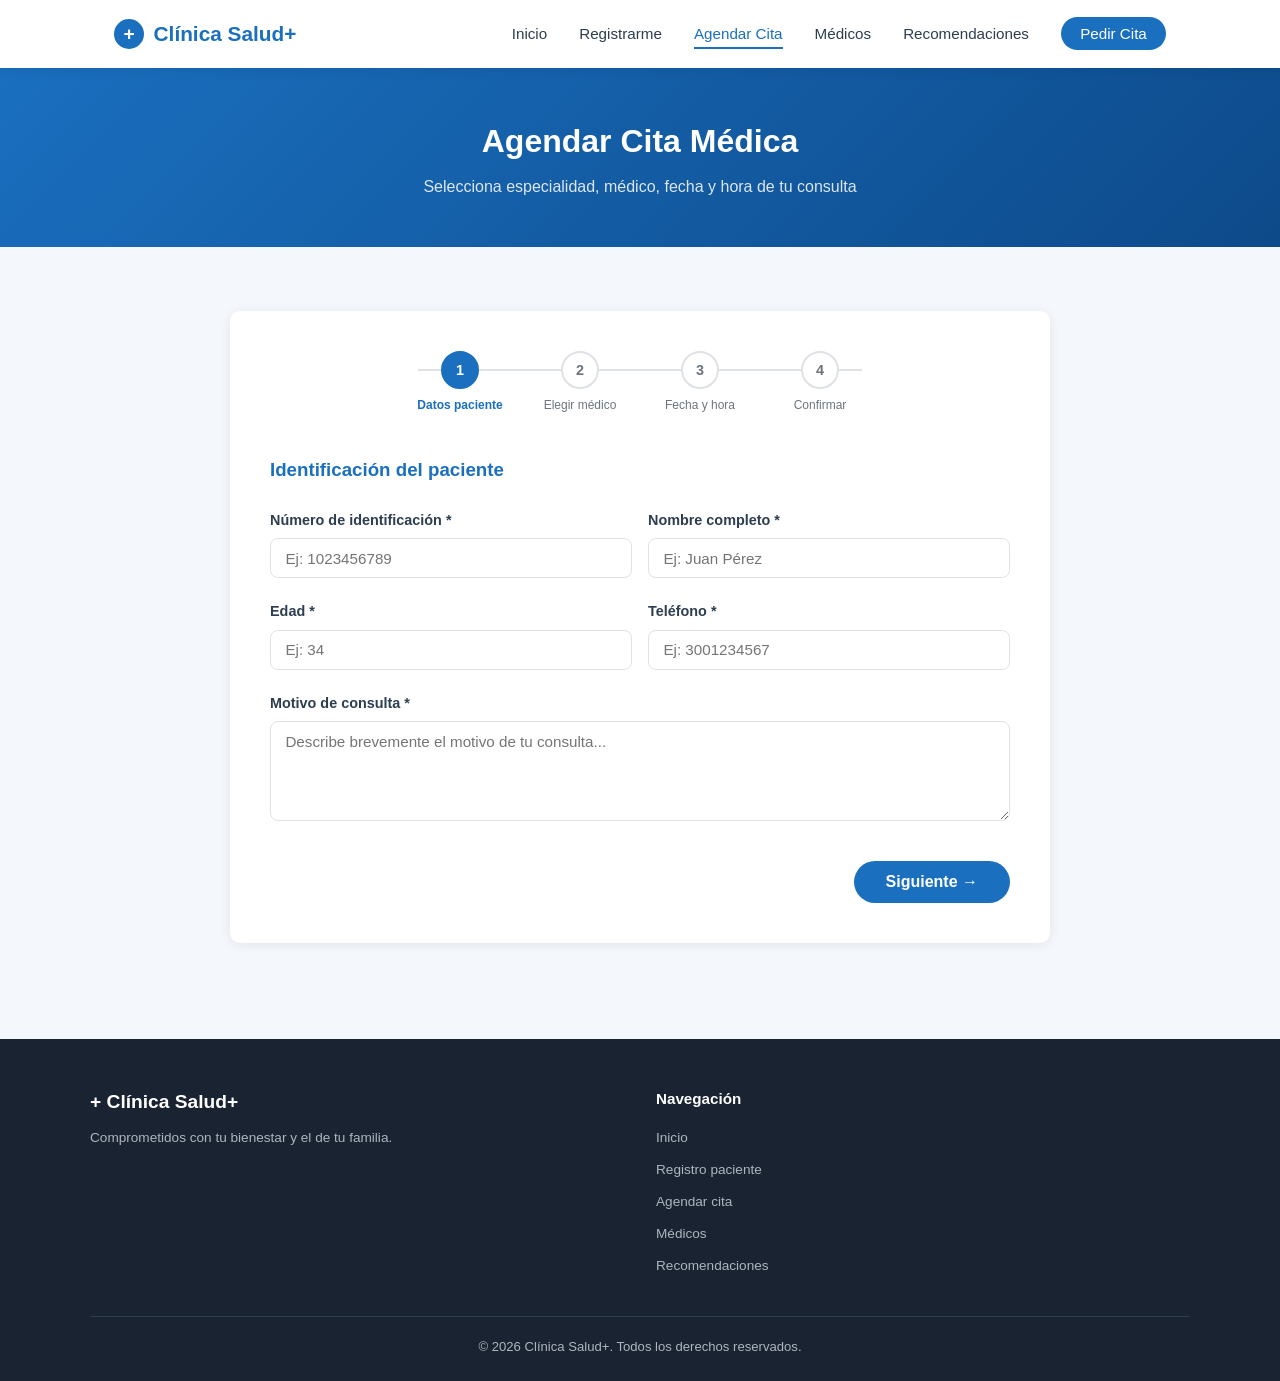
==== citas.html @ 1470fbc6 "Creacion de front" ====
<!DOCTYPE html>
<html lang="es">
<head>
  <meta charset="UTF-8" />
  <meta name="viewport" content="width=device-width, initial-scale=1.0" />
  <title>Clínica Salud+ | Agendar Cita</title>
  <link rel="stylesheet" href="css/styles.css" />
  <style>
    .step-indicator {
      display: flex;
      justify-content: center;
      gap: 0;
      margin-bottom: 2.5rem;
      position: relative;
    }
    .step-indicator::before {
      content: '';
      position: absolute;
      top: 18px;
      left: 50%;
      transform: translateX(-50%);
      width: 60%;
      height: 2px;
      background: var(--border);
      z-index: 0;
    }
    .step {
      display: flex;
      flex-direction: column;
      align-items: center;
      gap: 0.4rem;
      width: 120px;
      position: relative;
      z-index: 1;
    }
    .step-circle {
      width: 38px;
      height: 38px;
      border-radius: 50%;
      border: 2px solid var(--border);
      background: white;
      display: flex;
      align-items: center;
      justify-content: center;
      font-weight: 700;
      font-size: 0.9rem;
      color: var(--text-light);
      transition: all 0.3s;
    }
    .step.active .step-circle {
      background: var(--primary);
      border-color: var(--primary);
      color: white;
    }
    .step.done .step-circle {
      background: var(--secondary);
      border-color: var(--secondary);
      color: white;
    }
    .step-label {
      font-size: 0.75rem;
      color: var(--text-light);
      text-align: center;
    }
    .step.active .step-label { color: var(--primary); font-weight: 600; }

    /* Paneles de pasos */
    .step-panel { display: none; }
    .step-panel.active { display: block; }

    /* Tarjetas de médicos seleccionables */
    .medico-seleccionable {
      display: grid;
      grid-template-columns: repeat(auto-fill, minmax(200px, 1fr));
      gap: 1rem;
      margin-top: 1rem;
    }
    .medico-item {
      background: var(--white);
      border: 2px solid var(--border);
      border-radius: var(--radius);
      padding: 1.2rem;
      text-align: center;
      cursor: pointer;
      transition: all 0.2s;
    }
    .medico-item:hover { border-color: var(--primary); }
    .medico-item.selected {
      border-color: var(--primary);
      background: var(--accent);
    }
    .medico-item .icon { font-size: 2rem; margin-bottom: 0.4rem; }
    .medico-item h4 { font-size: 0.9rem; color: var(--text); margin-bottom: 0.2rem; }
    .medico-item p { font-size: 0.78rem; color: var(--text-light); }
    .medico-item .disp {
      display: inline-block;
      margin-top: 0.4rem;
      font-size: 0.72rem;
      font-weight: 700;
      padding: 0.15rem 0.5rem;
      border-radius: 10px;
      background: #d4edda;
      color: #155724;
    }

    .nav-buttons {
      display: flex;
      justify-content: space-between;
      margin-top: 2rem;
      gap: 1rem;
    }
    .nav-buttons .btn { min-width: 130px; }
  </style>
</head>
<body>

  <!-- NAVBAR -->
  <nav class="navbar">
    <div class="nav-container">
      <a href="index.html" class="nav-logo">
        <span class="plus">+</span> Clínica Salud+
      </a>
      <ul class="nav-links">
        <li><a href="index.html">Inicio</a></li>
        <li><a href="registro-paciente.html">Registrarme</a></li>
        <li><a href="citas.html" class="active">Agendar Cita</a></li>
        <li><a href="medicos.html">Médicos</a></li>
        <li><a href="recomendaciones.html">Recomendaciones</a></li>
        <li><a href="citas.html" class="nav-cta">Pedir Cita</a></li>
      </ul>
      <button class="hamburger" aria-label="Menú">
        <span></span><span></span><span></span>
      </button>
    </div>
  </nav>

  <!-- PAGE HEADER -->
  <div class="page-header">
    <h1>Agendar Cita Médica</h1>
    <p>Selecciona especialidad, médico, fecha y hora de tu consulta</p>
  </div>

  <!-- FORMULARIO POR PASOS -->
  <section class="section">
    <div class="form-container" style="max-width:820px;">

      <!-- Indicador de pasos -->
      <div class="step-indicator">
        <div class="step active" id="step-ind-1">
          <div class="step-circle">1</div>
          <span class="step-label">Datos paciente</span>
        </div>
        <div class="step" id="step-ind-2">
          <div class="step-circle">2</div>
          <span class="step-label">Elegir médico</span>
        </div>
        <div class="step" id="step-ind-3">
          <div class="step-circle">3</div>
          <span class="step-label">Fecha y hora</span>
        </div>
        <div class="step" id="step-ind-4">
          <div class="step-circle">4</div>
          <span class="step-label">Confirmar</span>
        </div>
      </div>

      <!-- PASO 1: Datos del paciente -->
      <div class="step-panel active" id="panel-1">
        <h3 style="color:var(--primary); margin-bottom:1.5rem;">Identificación del paciente</h3>
        <div class="form-row">
          <div class="form-group">
            <label for="p-identificacion">Número de identificación *</label>
            <input type="text" id="p-identificacion" placeholder="Ej: 1023456789" maxlength="15" />
            <span class="error-msg" id="err-p-identificacion"></span>
          </div>
          <div class="form-group">
            <label for="p-nombre">Nombre completo *</label>
            <input type="text" id="p-nombre" placeholder="Ej: Juan Pérez" />
            <span class="error-msg" id="err-p-nombre"></span>
          </div>
        </div>
        <div class="form-row">
          <div class="form-group">
            <label for="p-edad">Edad *</label>
            <input type="number" id="p-edad" placeholder="Ej: 34" min="0" max="120" />
            <span class="error-msg" id="err-p-edad"></span>
          </div>
          <div class="form-group">
            <label for="p-telefono">Teléfono *</label>
            <input type="tel" id="p-telefono" placeholder="Ej: 3001234567" maxlength="10" />
            <span class="error-msg" id="err-p-telefono"></span>
          </div>
        </div>
        <div class="form-group">
          <label for="p-motivo">Motivo de consulta *</label>
          <textarea id="p-motivo" placeholder="Describe brevemente el motivo de tu consulta..."></textarea>
          <span class="error-msg" id="err-p-motivo"></span>
        </div>
        <div class="nav-buttons" style="justify-content:flex-end;">
          <button class="btn btn-primary" onclick="irPaso(2)">Siguiente →</button>
        </div>
      </div>

      <!-- PASO 2: Elegir médico -->
      <div class="step-panel" id="panel-2">
        <h3 style="color:var(--primary); margin-bottom:0.5rem;">Médicos disponibles</h3>
        <p style="color:var(--text-light); font-size:0.9rem; margin-bottom:1rem;">Filtra por especialidad y selecciona el médico de tu preferencia.</p>

        <div class="form-group">
          <label for="especialidad-filtro">Filtrar por especialidad</label>
          <select id="especialidad-filtro">
            <option value="todos">-- Todas las especialidades --</option>
            <option value="medicina-general">Medicina General</option>
            <option value="pediatria">Pediatría</option>
            <option value="odontologia">Odontología</option>
            <option value="cardiologia">Cardiología</option>
            <option value="ginecologia">Ginecología</option>
            <option value="traumatologia">Traumatología</option>
          </select>
        </div>

        <div class="medico-seleccionable" id="medicoGrid">
          <div class="medico-item" data-esp="medicina-general" data-id="MG-001" data-nombre="Dr. Andrés Gómez" data-spec="Medicina General" onclick="seleccionarMedico(this)">
            <div class="icon">👨‍⚕️</div>
            <h4>Dr. Andrés Gómez</h4>
            <p>Medicina General</p>
            <span class="disp">Disponible</span>
          </div>
          <div class="medico-item" data-esp="medicina-general" data-id="MG-002" data-nombre="Dra. Laura Herrera" data-spec="Medicina General" onclick="seleccionarMedico(this)">
            <div class="icon">👩‍⚕️</div>
            <h4>Dra. Laura Herrera</h4>
            <p>Medicina General</p>
            <span class="disp">Disponible</span>
          </div>
          <div class="medico-item" data-esp="pediatria" data-id="PD-001" data-nombre="Dra. Sofía Ramírez" data-spec="Pediatría" onclick="seleccionarMedico(this)">
            <div class="icon">👩‍⚕️</div>
            <h4>Dra. Sofía Ramírez</h4>
            <p>Pediatría</p>
            <span class="disp">Disponible</span>
          </div>
          <div class="medico-item" data-esp="odontologia" data-id="OD-001" data-nombre="Dr. Felipe Torres" data-spec="Odontología" onclick="seleccionarMedico(this)">
            <div class="icon">👨‍⚕️</div>
            <h4>Dr. Felipe Torres</h4>
            <p>Odontología</p>
            <span class="disp">Disponible</span>
          </div>
          <div class="medico-item" data-esp="odontologia" data-id="OD-002" data-nombre="Dra. Valentina Cruz" data-spec="Odontología" onclick="seleccionarMedico(this)">
            <div class="icon">👩‍⚕️</div>
            <h4>Dra. Valentina Cruz</h4>
            <p>Odontología</p>
            <span class="disp">Disponible</span>
          </div>
          <div class="medico-item" data-esp="cardiologia" data-id="CD-001" data-nombre="Dr. Roberto Nieto" data-spec="Cardiología" onclick="seleccionarMedico(this)">
            <div class="icon">👨‍⚕️</div>
            <h4>Dr. Roberto Nieto</h4>
            <p>Cardiología</p>
            <span class="disp">Disponible</span>
          </div>
          <div class="medico-item" data-esp="cardiologia" data-id="CD-002" data-nombre="Dra. Marcela Ríos" data-spec="Cardiología" onclick="seleccionarMedico(this)">
            <div class="icon">👩‍⚕️</div>
            <h4>Dra. Marcela Ríos</h4>
            <p>Cardiología</p>
            <span class="disp">Disponible</span>
          </div>
          <div class="medico-item" data-esp="ginecologia" data-id="GN-001" data-nombre="Dra. Patricia Lozano" data-spec="Ginecología" onclick="seleccionarMedico(this)">
            <div class="icon">👩‍⚕️</div>
            <h4>Dra. Patricia Lozano</h4>
            <p>Ginecología</p>
            <span class="disp">Disponible</span>
          </div>
          <div class="medico-item" data-esp="traumatologia" data-id="TR-001" data-nombre="Dr. Javier Pedraza" data-spec="Traumatología" onclick="seleccionarMedico(this)">
            <div class="icon">👨‍⚕️</div>
            <h4>Dr. Javier Pedraza</h4>
            <p>Traumatología</p>
            <span class="disp">Disponible</span>
          </div>
          <div class="medico-item" data-esp="traumatologia" data-id="TR-002" data-nombre="Dr. Santiago Vargas" data-spec="Traumatología" onclick="seleccionarMedico(this)">
            <div class="icon">👨‍⚕️</div>
            <h4>Dr. Santiago Vargas</h4>
            <p>Traumatología</p>
            <span class="disp">Disponible</span>
          </div>
        </div>
        <span class="error-msg" id="err-medico" style="margin-top:0.5rem; display:none;"></span>

        <div class="nav-buttons">
          <button class="btn btn-outline" style="border:2px solid var(--primary); color:var(--primary);" onclick="irPaso(1)">← Atrás</button>
          <button class="btn btn-primary" onclick="irPaso(3)">Siguiente →</button>
        </div>
      </div>

      <!-- PASO 3: Fecha y hora -->
      <div class="step-panel" id="panel-3">
        <h3 style="color:var(--primary); margin-bottom:1.5rem;">Seleccionar fecha y hora</h3>
        <div class="form-row">
          <div class="form-group">
            <label for="p-fecha">Fecha de la cita *</label>
            <input type="date" id="p-fecha" />
            <span class="error-msg" id="err-p-fecha"></span>
          </div>
          <div class="form-group">
            <label for="p-hora">Hora *</label>
            <select id="p-hora">
              <option value="">-- Seleccionar hora --</option>
              <option>07:00 AM</option>
              <option>07:30 AM</option>
              <option>08:00 AM</option>
              <option>08:30 AM</option>
              <option>09:00 AM</option>
              <option>09:30 AM</option>
              <option>10:00 AM</option>
              <option>10:30 AM</option>
              <option>11:00 AM</option>
              <option>11:30 AM</option>
              <option>02:00 PM</option>
              <option>02:30 PM</option>
              <option>03:00 PM</option>
              <option>03:30 PM</option>
              <option>04:00 PM</option>
              <option>04:30 PM</option>
            </select>
            <span class="error-msg" id="err-p-hora"></span>
          </div>
        </div>
        <div class="nav-buttons">
          <button class="btn btn-outline" style="border:2px solid var(--primary); color:var(--primary);" onclick="irPaso(2)">← Atrás</button>
          <button class="btn btn-primary" onclick="irPaso(4)">Siguiente →</button>
        </div>
      </div>

      <!-- PASO 4: Confirmación -->
      <div class="step-panel" id="panel-4">
        <h3 style="color:var(--primary); margin-bottom:1.5rem;">Confirmar cita</h3>
        <div style="background:var(--accent); border-radius:var(--radius); padding:1.5rem; margin-bottom:1.5rem;">
          <table style="width:100%; border:none; box-shadow:none;">
            <tr><td style="font-weight:600; padding:0.4rem 0; border:none; background:transparent; width:40%;">Paciente:</td><td id="conf-paciente" style="border:none; background:transparent;"></td></tr>
            <tr><td style="font-weight:600; padding:0.4rem 0; border:none; background:transparent;">Identificación:</td><td id="conf-id" style="border:none; background:transparent;"></td></tr>
            <tr><td style="font-weight:600; padding:0.4rem 0; border:none; background:transparent;">Edad:</td><td id="conf-edad" style="border:none; background:transparent;"></td></tr>
            <tr><td style="font-weight:600; padding:0.4rem 0; border:none; background:transparent;">Médico:</td><td id="conf-medico" style="border:none; background:transparent;"></td></tr>
            <tr><td style="font-weight:600; padding:0.4rem 0; border:none; background:transparent;">Especialidad:</td><td id="conf-especialidad" style="border:none; background:transparent;"></td></tr>
            <tr><td style="font-weight:600; padding:0.4rem 0; border:none; background:transparent;">Fecha:</td><td id="conf-fecha" style="border:none; background:transparent;"></td></tr>
            <tr><td style="font-weight:600; padding:0.4rem 0; border:none; background:transparent;">Hora:</td><td id="conf-hora" style="border:none; background:transparent;"></td></tr>
            <tr><td style="font-weight:600; padding:0.4rem 0; border:none; background:transparent; vertical-align:top;">Motivo:</td><td id="conf-motivo" style="border:none; background:transparent;"></td></tr>
          </table>
        </div>
        <div class="nav-buttons">
          <button class="btn btn-outline" style="border:2px solid var(--primary); color:var(--primary);" onclick="irPaso(3)">← Atrás</button>
          <button class="btn btn-primary" onclick="confirmarCita()">✅ Confirmar cita</button>
        </div>
      </div>

    </div>
  </section>

  <!-- FOOTER -->
  <footer>
    <div class="footer-grid">
      <div class="footer-brand">
        <h3>+ Clínica Salud+</h3>
        <p>Comprometidos con tu bienestar y el de tu familia.</p>
      </div>
      <div class="footer-col">
        <h4>Navegación</h4>
        <ul>
          <li><a href="index.html">Inicio</a></li>
          <li><a href="registro-paciente.html">Registro paciente</a></li>
          <li><a href="citas.html">Agendar cita</a></li>
          <li><a href="medicos.html">Médicos</a></li>
          <li><a href="recomendaciones.html">Recomendaciones</a></li>
        </ul>
      </div>
    </div>
    <div class="footer-bottom">
      <p>&copy; 2026 Clínica Salud+. Todos los derechos reservados.</p>
    </div>
  </footer>

  <script src="js/main.js"></script>
  <script>
    let pasoActual = 1;
    let medicoSeleccionado = null;

    // Fecha mínima
    const fechaInput = document.getElementById('p-fecha');
    if (fechaInput) fechaInput.min = new Date().toISOString().split('T')[0];

    function irPaso(paso) {
      // Validar paso actual antes de avanzar
      if (paso > pasoActual) {
        if (!validarPaso(pasoActual)) return;
      }

      document.getElementById('panel-' + pasoActual).classList.remove('active');
      document.getElementById('step-ind-' + pasoActual).classList.remove('active');
      document.getElementById('step-ind-' + pasoActual).classList.add('done');

      if (paso < pasoActual) {
        document.getElementById('step-ind-' + pasoActual).classList.remove('done');
      }

      pasoActual = paso;
      document.getElementById('panel-' + pasoActual).classList.add('active');
      document.getElementById('step-ind-' + pasoActual).classList.remove('done');
      document.getElementById('step-ind-' + pasoActual).classList.add('active');

      if (paso === 4) rellenarConfirmacion();
    }

    function validarPaso(paso) {
      if (paso === 1) {
        let ok = true;
        [['p-identificacion','Ingresa tu identificación.'],['p-nombre','Ingresa tu nombre.'],['p-edad','Ingresa tu edad.'],['p-telefono','Ingresa tu teléfono.'],['p-motivo','Describe el motivo de tu consulta.']].forEach(([id, msg]) => {
          const el = document.getElementById(id);
          const err = document.getElementById('err-' + id);
          if (!el.value.trim()) { el.classList.add('error'); err.textContent = msg; err.classList.add('show'); ok = false; }
          else { el.classList.remove('error'); err.classList.remove('show'); }
        });
        return ok;
      }
      if (paso === 2) {
        if (!medicoSeleccionado) {
          const err = document.getElementById('err-medico');
          err.textContent = 'Selecciona un médico para continuar.';
          err.classList.add('show');
          return false;
        }
        return true;
      }
      if (paso === 3) {
        let ok = true;
        [['p-fecha','Selecciona la fecha.'],['p-hora','Selecciona la hora.']].forEach(([id, msg]) => {
          const el = document.getElementById(id);
          const err = document.getElementById('err-' + id);
          if (!el.value) { el.classList.add('error'); err.textContent = msg; err.classList.add('show'); ok = false; }
          else { el.classList.remove('error'); err.classList.remove('show'); }
        });
        // Validar fecha no pasada
        const fechaEl = document.getElementById('p-fecha');
        if (fechaEl.value) {
          const hoy = new Date(); hoy.setHours(0,0,0,0);
          const sel = new Date(fechaEl.value + 'T00:00:00');
          if (sel < hoy) {
            fechaEl.classList.add('error');
            document.getElementById('err-p-fecha').textContent = 'La fecha no puede ser en el pasado.';
            document.getElementById('err-p-fecha').classList.add('show');
            ok = false;
          }
        }
        return ok;
      }
      return true;
    }

    function seleccionarMedico(el) {
      document.querySelectorAll('.medico-item').forEach(m => m.classList.remove('selected'));
      el.classList.add('selected');
      medicoSeleccionado = {
        id: el.getAttribute('data-id'),
        nombre: el.getAttribute('data-nombre'),
        especialidad: el.getAttribute('data-spec'),
      };
      document.getElementById('err-medico').classList.remove('show');
    }

    // Filtro especialidad en paso 2
    document.getElementById('especialidad-filtro').addEventListener('change', function() {
      const val = this.value;
      document.querySelectorAll('.medico-item').forEach(m => {
        m.style.display = (val === 'todos' || m.getAttribute('data-esp') === val) ? '' : 'none';
      });
    });

    function rellenarConfirmacion() {
      document.getElementById('conf-paciente').textContent = document.getElementById('p-nombre').value;
      document.getElementById('conf-id').textContent = document.getElementById('p-identificacion').value;
      document.getElementById('conf-edad').textContent = document.getElementById('p-edad').value + ' años';
      document.getElementById('conf-medico').textContent = medicoSeleccionado ? medicoSeleccionado.nombre : '';
      document.getElementById('conf-especialidad').textContent = medicoSeleccionado ? medicoSeleccionado.especialidad : '';
      document.getElementById('conf-fecha').textContent = document.getElementById('p-fecha').value;
      document.getElementById('conf-hora').textContent = document.getElementById('p-hora').value;
      document.getElementById('conf-motivo').textContent = document.getElementById('p-motivo').value;
    }

    function confirmarCita() {
      showToast('✅ ¡Cita agendada exitosamente! Te esperamos el día indicado.');
      setTimeout(() => { window.location.href = 'index.html'; }, 3000);
    }
  </script>
</body>
</html>
---- css/styles.css ----
/* ===== VARIABLES Y RESET ===== */
:root {
  --primary: #1a6fbf;
  --primary-dark: #145499;
  --secondary: #27ae60;
  --accent: #e8f4fd;
  --text: #2c3e50;
  --text-light: #6c757d;
  --white: #ffffff;
  --bg: #f4f7fb;
  --border: #dee2e6;
  --shadow: 0 2px 12px rgba(0,0,0,0.08);
  --radius: 10px;
}

* {
  margin: 0;
  padding: 0;
  box-sizing: border-box;
}

body {
  font-family: 'Segoe UI', Tahoma, Geneva, Verdana, sans-serif;
  color: var(--text);
  background: var(--bg);
  line-height: 1.6;
}

a {
  text-decoration: none;
  color: inherit;
}

ul { list-style: none; }

img { max-width: 100%; display: block; }

/* ===== NAVBAR ===== */
.navbar {
  background: var(--white);
  box-shadow: var(--shadow);
  position: sticky;
  top: 0;
  z-index: 100;
}

.nav-container {
  max-width: 1100px;
  margin: 0 auto;
  padding: 0 1.5rem;
  display: flex;
  align-items: center;
  justify-content: space-between;
  height: 68px;
}

.nav-logo {
  display: flex;
  align-items: center;
  gap: 0.6rem;
  font-size: 1.3rem;
  font-weight: 700;
  color: var(--primary);
}

.nav-logo span.plus {
  background: var(--primary);
  color: white;
  width: 30px;
  height: 30px;
  border-radius: 50%;
  display: grid;
  place-items: center;
  font-size: 1.2rem;
  font-weight: 900;
}

.nav-links {
  display: flex;
  gap: 2rem;
}

.nav-links a {
  font-size: 0.95rem;
  font-weight: 500;
  color: var(--text);
  padding: 0.3rem 0;
  border-bottom: 2px solid transparent;
  transition: color 0.2s, border-color 0.2s;
}

.nav-links a:hover,
.nav-links a.active {
  color: var(--primary);
  border-bottom-color: var(--primary);
}

.nav-cta {
  background: var(--primary);
  color: var(--white) !important;
  padding: 0.5rem 1.2rem !important;
  border-radius: 20px !important;
  border-bottom: none !important;
  transition: background 0.2s !important;
}

.nav-cta:hover {
  background: var(--primary-dark) !important;
  color: var(--white) !important;
}

.hamburger {
  display: none;
  flex-direction: column;
  gap: 5px;
  cursor: pointer;
  background: none;
  border: none;
}

.hamburger span {
  width: 25px;
  height: 3px;
  background: var(--text);
  border-radius: 3px;
  transition: all 0.3s;
}

/* ===== HERO ===== */
.hero {
  background: linear-gradient(135deg, var(--primary) 0%, #0d4a8a 100%);
  color: var(--white);
  padding: 5rem 1.5rem;
  text-align: center;
}

.hero-content {
  max-width: 700px;
  margin: 0 auto;
}

.hero h1 {
  font-size: 2.6rem;
  font-weight: 800;
  margin-bottom: 1rem;
  line-height: 1.2;
}

.hero p {
  font-size: 1.1rem;
  opacity: 0.9;
  margin-bottom: 2rem;
}

.hero-buttons {
  display: flex;
  gap: 1rem;
  justify-content: center;
  flex-wrap: wrap;
}

.btn {
  padding: 0.75rem 2rem;
  border-radius: 25px;
  font-size: 1rem;
  font-weight: 600;
  cursor: pointer;
  border: none;
  transition: all 0.2s;
  display: inline-block;
}

.btn-white {
  background: var(--white);
  color: var(--primary);
}

.btn-white:hover {
  background: var(--accent);
  transform: translateY(-2px);
}

.btn-outline {
  background: transparent;
  color: var(--white);
  border: 2px solid var(--white);
}

.btn-outline:hover {
  background: rgba(255,255,255,0.15);
  transform: translateY(-2px);
}

.btn-primary {
  background: var(--primary);
  color: var(--white);
}

.btn-primary:hover {
  background: var(--primary-dark);
  transform: translateY(-2px);
}

/* ===== SECCIONES GENERALES ===== */
.section {
  padding: 4rem 1.5rem;
}

.section-center {
  max-width: 1100px;
  margin: 0 auto;
}

.section-title {
  text-align: center;
  margin-bottom: 2.5rem;
}

.section-title h2 {
  font-size: 2rem;
  color: var(--primary);
  margin-bottom: 0.5rem;
}

.section-title p {
  color: var(--text-light);
  font-size: 1rem;
}

.section-title .line {
  width: 60px;
  height: 4px;
  background: var(--primary);
  border-radius: 2px;
  margin: 0.8rem auto 0;
}

/* ===== STATS ===== */
.stats {
  background: var(--white);
  padding: 2.5rem 1.5rem;
}

.stats-grid {
  max-width: 1100px;
  margin: 0 auto;
  display: grid;
  grid-template-columns: repeat(auto-fit, minmax(180px, 1fr));
  gap: 1.5rem;
  text-align: center;
}

.stat-item h3 {
  font-size: 2.2rem;
  color: var(--primary);
  font-weight: 800;
}

.stat-item p {
  color: var(--text-light);
  font-size: 0.9rem;
}

/* ===== CARDS DE SERVICIOS ===== */
.cards-grid {
  display: grid;
  grid-template-columns: repeat(auto-fit, minmax(240px, 1fr));
  gap: 1.5rem;
}

.card {
  background: var(--white);
  border-radius: var(--radius);
  box-shadow: var(--shadow);
  padding: 2rem 1.5rem;
  transition: transform 0.2s, box-shadow 0.2s;
  text-align: center;
}

.card:hover {
  transform: translateY(-4px);
  box-shadow: 0 8px 24px rgba(0,0,0,0.12);
}

.card-icon {
  font-size: 2.8rem;
  margin-bottom: 1rem;
}

.card h3 {
  font-size: 1.1rem;
  color: var(--primary);
  margin-bottom: 0.5rem;
}

.card p {
  font-size: 0.9rem;
  color: var(--text-light);
}

/* ===== CARDS DE MÉDICOS ===== */
.doctor-card {
  background: var(--white);
  border-radius: var(--radius);
  box-shadow: var(--shadow);
  overflow: hidden;
  transition: transform 0.2s;
  text-align: center;
}

.doctor-card:hover {
  transform: translateY(-4px);
}

.doctor-avatar {
  width: 90px;
  height: 90px;
  border-radius: 50%;
  background: var(--accent);
  margin: 1.5rem auto 0.8rem;
  display: flex;
  align-items: center;
  justify-content: center;
  font-size: 2.5rem;
  border: 3px solid var(--primary);
}

.doctor-card h3 {
  font-size: 1rem;
  color: var(--text);
  padding: 0 1rem;
  margin-bottom: 0.3rem;
}

.doctor-card .specialty {
  color: var(--primary);
  font-size: 0.85rem;
  font-weight: 600;
  padding: 0 1rem 0.3rem;
}

.doctor-card .schedule {
  font-size: 0.8rem;
  color: var(--text-light);
  padding: 0 1rem 1.5rem;
}

/* ===== FORMULARIO ===== */
.form-container {
  max-width: 700px;
  margin: 0 auto;
  background: var(--white);
  border-radius: var(--radius);
  box-shadow: var(--shadow);
  padding: 2.5rem;
}

.form-group {
  margin-bottom: 1.4rem;
}

.form-row {
  display: grid;
  grid-template-columns: 1fr 1fr;
  gap: 1rem;
}

label {
  display: block;
  font-size: 0.9rem;
  font-weight: 600;
  color: var(--text);
  margin-bottom: 0.4rem;
}

input, select, textarea {
  width: 100%;
  padding: 0.65rem 0.9rem;
  border: 1.5px solid var(--border);
  border-radius: 8px;
  font-size: 0.95rem;
  color: var(--text);
  background: var(--white);
  transition: border-color 0.2s, box-shadow 0.2s;
  font-family: inherit;
}

input:focus, select:focus, textarea:focus {
  outline: none;
  border-color: var(--primary);
  box-shadow: 0 0 0 3px rgba(26,111,191,0.12);
}

input.error, select.error, textarea.error {
  border-color: #e74c3c;
}

.error-msg {
  color: #e74c3c;
  font-size: 0.8rem;
  margin-top: 0.3rem;
  display: none;
}

.error-msg.show { display: block; }

textarea { resize: vertical; min-height: 100px; }

.form-submit {
  text-align: center;
  margin-top: 1.5rem;
}

.btn-full {
  width: 100%;
  padding: 0.85rem;
  font-size: 1rem;
}

/* ===== ALERT / TOAST ===== */
.toast {
  position: fixed;
  bottom: 2rem;
  right: 2rem;
  background: var(--secondary);
  color: white;
  padding: 1rem 1.5rem;
  border-radius: 10px;
  box-shadow: 0 4px 20px rgba(0,0,0,0.15);
  font-weight: 600;
  transform: translateY(100px);
  opacity: 0;
  transition: all 0.4s;
  z-index: 999;
  max-width: 300px;
}

.toast.show {
  transform: translateY(0);
  opacity: 1;
}

/* ===== CONTACTO ===== */
.contact-grid {
  display: grid;
  grid-template-columns: 1fr 1fr;
  gap: 3rem;
  align-items: start;
}

.contact-info h3 {
  font-size: 1.3rem;
  color: var(--primary);
  margin-bottom: 1.2rem;
}

.info-item {
  display: flex;
  align-items: flex-start;
  gap: 0.8rem;
  margin-bottom: 1.2rem;
}

.info-icon {
  font-size: 1.4rem;
  flex-shrink: 0;
}

.info-item h4 {
  font-size: 0.9rem;
  color: var(--text);
  margin-bottom: 0.15rem;
}

.info-item p {
  font-size: 0.85rem;
  color: var(--text-light);
}

.map-placeholder {
  background: var(--accent);
  border: 2px dashed var(--primary);
  border-radius: var(--radius);
  height: 200px;
  display: flex;
  flex-direction: column;
  align-items: center;
  justify-content: center;
  color: var(--primary);
  margin-top: 1.5rem;
  font-size: 0.9rem;
  gap: 0.5rem;
}

.map-placeholder span { font-size: 2rem; }

/* ===== HORARIOS TABLE ===== */
.table-container {
  background: var(--white);
  border-radius: var(--radius);
  box-shadow: var(--shadow);
  overflow: hidden;
  margin-top: 1.5rem;
}

table {
  width: 100%;
  border-collapse: collapse;
}

th {
  background: var(--primary);
  color: white;
  padding: 0.75rem 1rem;
  text-align: left;
  font-size: 0.9rem;
}

td {
  padding: 0.7rem 1rem;
  font-size: 0.9rem;
  border-bottom: 1px solid var(--border);
}

tr:last-child td { border-bottom: none; }
tr:nth-child(even) { background: var(--accent); }

/* ===== FOOTER ===== */
footer {
  background: #1a2332;
  color: #adb5bd;
  padding: 3rem 1.5rem 1.5rem;
  margin-top: 2rem;
}

.footer-grid {
  max-width: 1100px;
  margin: 0 auto;
  display: grid;
  grid-template-columns: repeat(auto-fit, minmax(200px, 1fr));
  gap: 2rem;
  margin-bottom: 2rem;
}

.footer-brand h3 {
  color: white;
  font-size: 1.2rem;
  margin-bottom: 0.5rem;
}

.footer-brand p {
  font-size: 0.85rem;
  line-height: 1.7;
}

.footer-col h4 {
  color: white;
  margin-bottom: 0.8rem;
  font-size: 0.95rem;
}

.footer-col ul li {
  margin-bottom: 0.4rem;
}

.footer-col ul li a {
  font-size: 0.85rem;
  color: #adb5bd;
  transition: color 0.2s;
}

.footer-col ul li a:hover { color: white; }

.footer-bottom {
  max-width: 1100px;
  margin: 0 auto;
  border-top: 1px solid #2c3e50;
  padding-top: 1.2rem;
  text-align: center;
  font-size: 0.82rem;
}

/* ===== BADGE ===== */
.badge {
  display: inline-block;
  padding: 0.25rem 0.75rem;
  border-radius: 20px;
  font-size: 0.78rem;
  font-weight: 600;
  background: var(--accent);
  color: var(--primary);
  margin-bottom: 0.8rem;
}

/* ===== PAGE HEADER ===== */
.page-header {
  background: linear-gradient(135deg, var(--primary) 0%, #0d4a8a 100%);
  color: white;
  text-align: center;
  padding: 3rem 1.5rem;
}

.page-header h1 { font-size: 2rem; margin-bottom: 0.4rem; }
.page-header p { opacity: 0.85; font-size: 1rem; }

/* ===== RESPONSIVE ===== */
/* ===== LAYOUT DOS COLUMNAS ===== */
@media (max-width: 860px) {
  .section-center > div[style*="grid-template-columns: 1fr 1.5fr"],
  .section-center > div[style*="grid-template-columns: 1fr 1.4fr"] {
    grid-template-columns: 1fr !important;
  }
}

@media (max-width: 768px) {
  .nav-links {
    display: none;
    flex-direction: column;
    position: absolute;
    top: 68px;
    left: 0;
    right: 0;
    background: var(--white);
    padding: 1rem 1.5rem 1.5rem;
    box-shadow: var(--shadow);
    gap: 1rem;
  }

  .nav-links.open { display: flex; }
  .hamburger { display: flex; }

  .hero h1 { font-size: 1.8rem; }

  .form-row { grid-template-columns: 1fr; }

  .contact-grid { grid-template-columns: 1fr; }

  .cards-grid { grid-template-columns: 1fr 1fr; }
}

@media (max-width: 480px) {
  .cards-grid { grid-template-columns: 1fr; }
  .hero h1 { font-size: 1.5rem; }
  .section-title h2 { font-size: 1.5rem; }
}
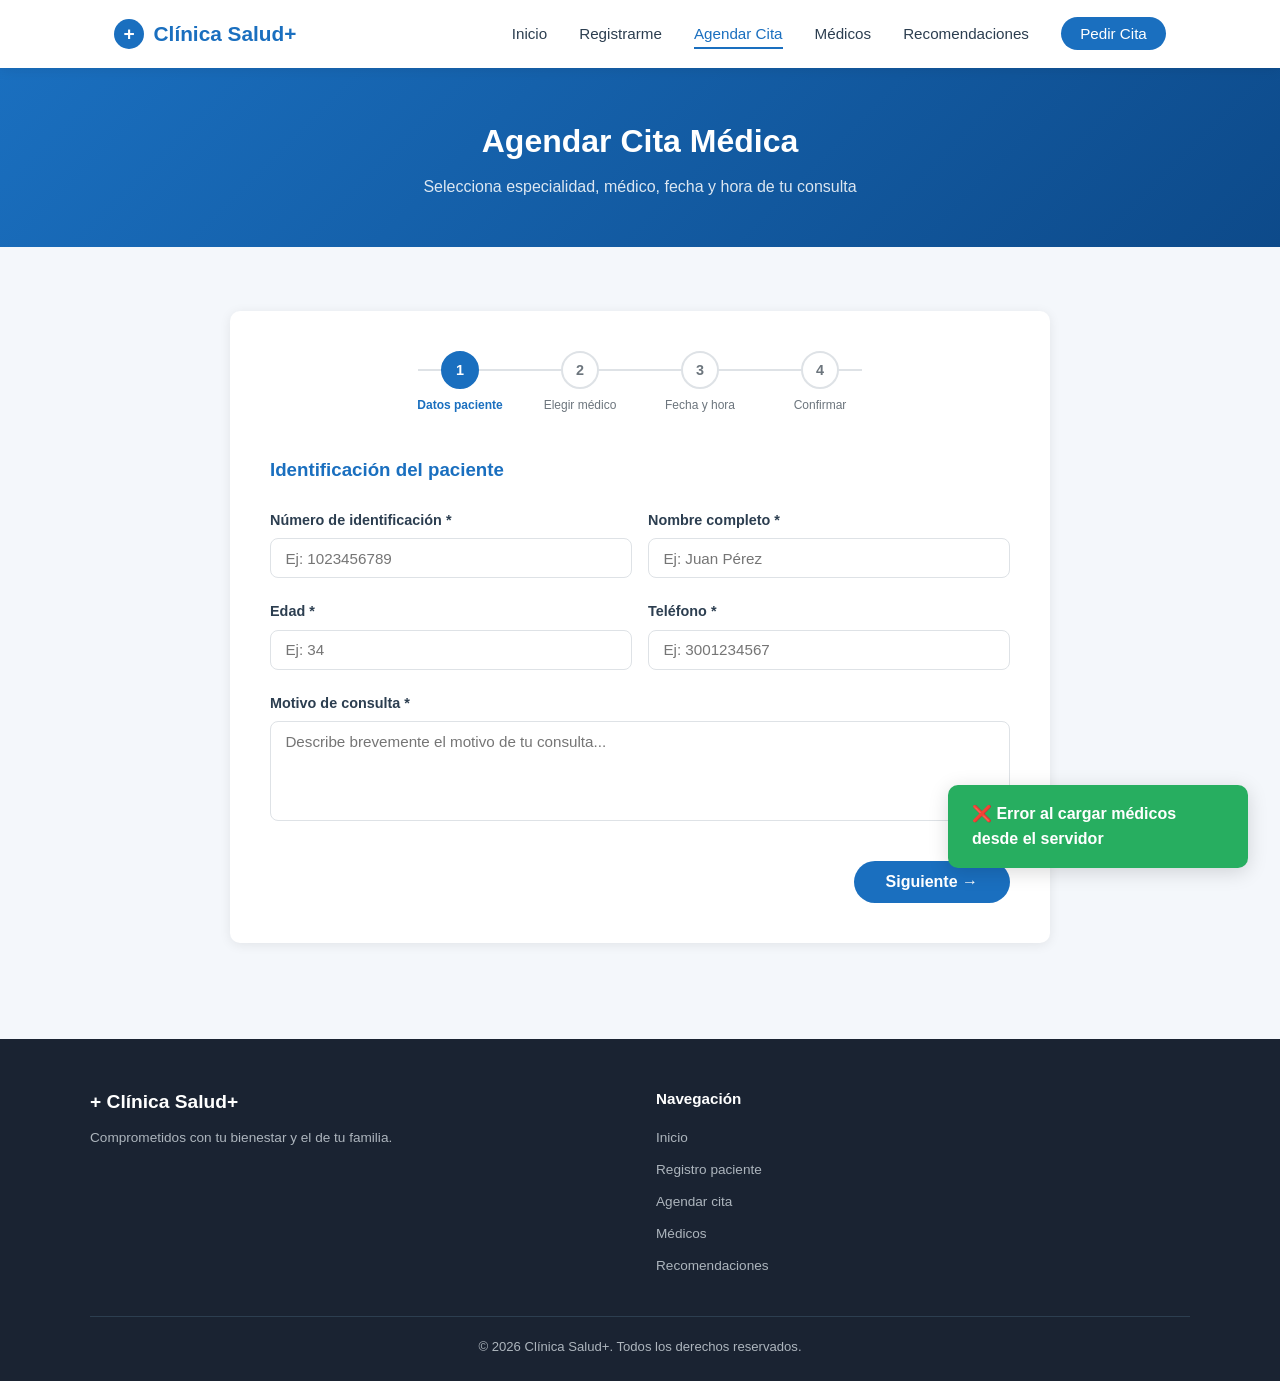
==== commit 8b4c4b7b: "feat: implementar backend ASP.NET Core API con MariaDB y integrar frontend" ====
--- a/citas.html
+++ b/citas.html
@@ -220,66 +220,7 @@
         </div>
 
         <div class="medico-seleccionable" id="medicoGrid">
-          <div class="medico-item" data-esp="medicina-general" data-id="MG-001" data-nombre="Dr. Andrés Gómez" data-spec="Medicina General" onclick="seleccionarMedico(this)">
-            <div class="icon">👨‍⚕️</div>
-            <h4>Dr. Andrés Gómez</h4>
-            <p>Medicina General</p>
-            <span class="disp">Disponible</span>
-          </div>
-          <div class="medico-item" data-esp="medicina-general" data-id="MG-002" data-nombre="Dra. Laura Herrera" data-spec="Medicina General" onclick="seleccionarMedico(this)">
-            <div class="icon">👩‍⚕️</div>
-            <h4>Dra. Laura Herrera</h4>
-            <p>Medicina General</p>
-            <span class="disp">Disponible</span>
-          </div>
-          <div class="medico-item" data-esp="pediatria" data-id="PD-001" data-nombre="Dra. Sofía Ramírez" data-spec="Pediatría" onclick="seleccionarMedico(this)">
-            <div class="icon">👩‍⚕️</div>
-            <h4>Dra. Sofía Ramírez</h4>
-            <p>Pediatría</p>
-            <span class="disp">Disponible</span>
-          </div>
-          <div class="medico-item" data-esp="odontologia" data-id="OD-001" data-nombre="Dr. Felipe Torres" data-spec="Odontología" onclick="seleccionarMedico(this)">
-            <div class="icon">👨‍⚕️</div>
-            <h4>Dr. Felipe Torres</h4>
-            <p>Odontología</p>
-            <span class="disp">Disponible</span>
-          </div>
-          <div class="medico-item" data-esp="odontologia" data-id="OD-002" data-nombre="Dra. Valentina Cruz" data-spec="Odontología" onclick="seleccionarMedico(this)">
-            <div class="icon">👩‍⚕️</div>
-            <h4>Dra. Valentina Cruz</h4>
-            <p>Odontología</p>
-            <span class="disp">Disponible</span>
-          </div>
-          <div class="medico-item" data-esp="cardiologia" data-id="CD-001" data-nombre="Dr. Roberto Nieto" data-spec="Cardiología" onclick="seleccionarMedico(this)">
-            <div class="icon">👨‍⚕️</div>
-            <h4>Dr. Roberto Nieto</h4>
-            <p>Cardiología</p>
-            <span class="disp">Disponible</span>
-          </div>
-          <div class="medico-item" data-esp="cardiologia" data-id="CD-002" data-nombre="Dra. Marcela Ríos" data-spec="Cardiología" onclick="seleccionarMedico(this)">
-            <div class="icon">👩‍⚕️</div>
-            <h4>Dra. Marcela Ríos</h4>
-            <p>Cardiología</p>
-            <span class="disp">Disponible</span>
-          </div>
-          <div class="medico-item" data-esp="ginecologia" data-id="GN-001" data-nombre="Dra. Patricia Lozano" data-spec="Ginecología" onclick="seleccionarMedico(this)">
-            <div class="icon">👩‍⚕️</div>
-            <h4>Dra. Patricia Lozano</h4>
-            <p>Ginecología</p>
-            <span class="disp">Disponible</span>
-          </div>
-          <div class="medico-item" data-esp="traumatologia" data-id="TR-001" data-nombre="Dr. Javier Pedraza" data-spec="Traumatología" onclick="seleccionarMedico(this)">
-            <div class="icon">👨‍⚕️</div>
-            <h4>Dr. Javier Pedraza</h4>
-            <p>Traumatología</p>
-            <span class="disp">Disponible</span>
-          </div>
-          <div class="medico-item" data-esp="traumatologia" data-id="TR-002" data-nombre="Dr. Santiago Vargas" data-spec="Traumatología" onclick="seleccionarMedico(this)">
-            <div class="icon">👨‍⚕️</div>
-            <h4>Dr. Santiago Vargas</h4>
-            <p>Traumatología</p>
-            <span class="disp">Disponible</span>
-          </div>
+          <!-- Los médicos se cargarán dinámicamente desde la API -->
         </div>
         <span class="error-msg" id="err-medico" style="margin-top:0.5rem; display:none;"></span>
 
@@ -377,17 +318,59 @@
 
   <script src="js/main.js"></script>
   <script>
+    const API_URL = 'http://localhost:5071/api';
     let pasoActual = 1;
     let medicoSeleccionado = null;
+    let medicosData = [];
 
     // Fecha mínima
-    const fechaInput = document.getElementById('p-fecha');
-    if (fechaInput) fechaInput.min = new Date().toISOString().split('T')[0];
+    const fechaCitaInput = document.getElementById('p-fecha');
+    if (fechaCitaInput) fechaCitaInput.min = new Date().toISOString().split('T')[0];
+
+    // Cargar médicos desde la API
+    async function cargarMedicos() {
+      try {
+        const response = await fetch(`${API_URL}/medicos`);
+        if (!response.ok) throw new Error('Error al cargar médicos');
+        medicosData = await response.json();
+        const grid = document.getElementById('medicoGrid');
+        grid.innerHTML = '';
+        medicosData.forEach(med => {
+          const espSlug = med.especialidad ? med.especialidad.nombreEspecialidad.toLowerCase()
+            .replace(/\s+/g, '-')
+            .normalize('NFD').replace(/[\u0300-\u036f]/g, '') : '';
+          const div = document.createElement('div');
+          div.className = 'medico-item';
+          div.setAttribute('data-esp', espSlug);
+          div.setAttribute('data-id', med.idMedico);
+          div.setAttribute('data-nombre', med.nombreCompleto);
+          div.setAttribute('data-spec', med.especialidad ? med.especialidad.nombreEspecialidad : '');
+          div.onclick = function() { seleccionarMedico(this); };
+          const icono = med.nombreCompleto.indexOf('Dra.') >= 0 ? 'F' : 'M';
+          div.innerHTML = `
+            <div class="icon">${icono}</div>
+            <h4>${med.nombreCompleto}</h4>
+            <p>${med.especialidad ? med.especialidad.nombreEspecialidad : ''}</p>
+            <span class="disp">${med.estado === 'disponible' ? 'Disponible' : 'Ocupado'}</span>
+          `;
+          grid.appendChild(div);
+        });
+      } catch (error) {
+        console.error(error);
+        showToast('❌ Error al cargar médicos desde el servidor');
+      }
+    }
+
+    cargarMedicos();
 
     function irPaso(paso) {
       // Validar paso actual antes de avanzar
       if (paso > pasoActual) {
-        if (!validarPaso(pasoActual)) return;
+        const valido = validarPaso(pasoActual);
+        if (!valido) {
+          showToast('⚠️ Completa todos los campos obligatorios para continuar.');
+          return;
+        }
       }
 
       document.getElementById('panel-' + pasoActual).classList.remove('active');
@@ -409,12 +392,28 @@
     function validarPaso(paso) {
       if (paso === 1) {
         let ok = true;
-        [['p-identificacion','Ingresa tu identificación.'],['p-nombre','Ingresa tu nombre.'],['p-edad','Ingresa tu edad.'],['p-telefono','Ingresa tu teléfono.'],['p-motivo','Describe el motivo de tu consulta.']].forEach(([id, msg]) => {
+        const campos = [
+          ['p-identificacion','Ingresa tu identificación.'],
+          ['p-nombre','Ingresa tu nombre.'],
+          ['p-edad','Ingresa tu edad.'],
+          ['p-telefono','Ingresa tu teléfono.'],
+          ['p-motivo','Describe el motivo de tu consulta.']
+        ];
+        for (let i = 0; i < campos.length; i++) {
+          const id = campos[i][0];
+          const msg = campos[i][1];
           const el = document.getElementById(id);
           const err = document.getElementById('err-' + id);
-          if (!el.value.trim()) { el.classList.add('error'); err.textContent = msg; err.classList.add('show'); ok = false; }
-          else { el.classList.remove('error'); err.classList.remove('show'); }
-        });
+          if (!el || !el.value.trim()) { 
+            if (el) el.classList.add('error'); 
+            if (err) { err.textContent = msg; err.classList.add('show'); }
+            ok = false; 
+          }
+          else { 
+            if (el) el.classList.remove('error'); 
+            if (err) err.classList.remove('show'); 
+          }
+        }
         return ok;
       }
       if (paso === 2) {
@@ -455,7 +454,7 @@
       document.querySelectorAll('.medico-item').forEach(m => m.classList.remove('selected'));
       el.classList.add('selected');
       medicoSeleccionado = {
-        id: el.getAttribute('data-id'),
+        id: parseInt(el.getAttribute('data-id')),
         nombre: el.getAttribute('data-nombre'),
         especialidad: el.getAttribute('data-spec'),
       };
@@ -481,9 +480,50 @@
       document.getElementById('conf-motivo').textContent = document.getElementById('p-motivo').value;
     }
 
-    function confirmarCita() {
-      showToast('✅ ¡Cita agendada exitosamente! Te esperamos el día indicado.');
-      setTimeout(() => { window.location.href = 'index.html'; }, 3000);
+    async function confirmarCita() {
+      const identificacion = document.getElementById('p-identificacion').value.trim();
+      try {
+        // Buscar paciente por identificación
+        const pacResponse = await fetch(`${API_URL}/pacientes/identificacion/${identificacion}`);
+        if (!pacResponse.ok) {
+          showToast('❌ Paciente no encontrado. Por favor regístrate primero.');
+          return;
+        }
+        const paciente = await pacResponse.json();
+
+        const horaStr = document.getElementById('p-hora').value;
+        let hora24 = horaStr;
+        if (horaStr.includes('AM') || horaStr.includes('PM')) {
+          const [time, period] = horaStr.split(' ');
+          let [h, m] = time.split(':');
+          h = parseInt(h);
+          if (period === 'PM' && h !== 12) h += 12;
+          if (period === 'AM' && h === 12) h = 0;
+          hora24 = `${h.toString().padStart(2, '0')}:${m}:00`;
+        }
+
+        const cita = {
+          idPaciente: paciente.idPaciente,
+          idMedico: medicoSeleccionado.id,
+          fechaCita: document.getElementById('p-fecha').value,
+          horaCita: hora24,
+          motivoConsulta: document.getElementById('p-motivo').value,
+          estado: 'agendada'
+        };
+
+        const response = await fetch(`${API_URL}/citas`, {
+          method: 'POST',
+          headers: { 'Content-Type': 'application/json' },
+          body: JSON.stringify(cita)
+        });
+        if (!response.ok) throw new Error('Error al agendar cita');
+
+        showToast('✅ ¡Cita agendada exitosamente! Te esperamos el día indicado.');
+        setTimeout(() => { window.location.href = 'index.html'; }, 3000);
+      } catch (error) {
+        console.error(error);
+        showToast('❌ Error al agendar cita: ' + error.message);
+      }
     }
   </script>
 </body>
